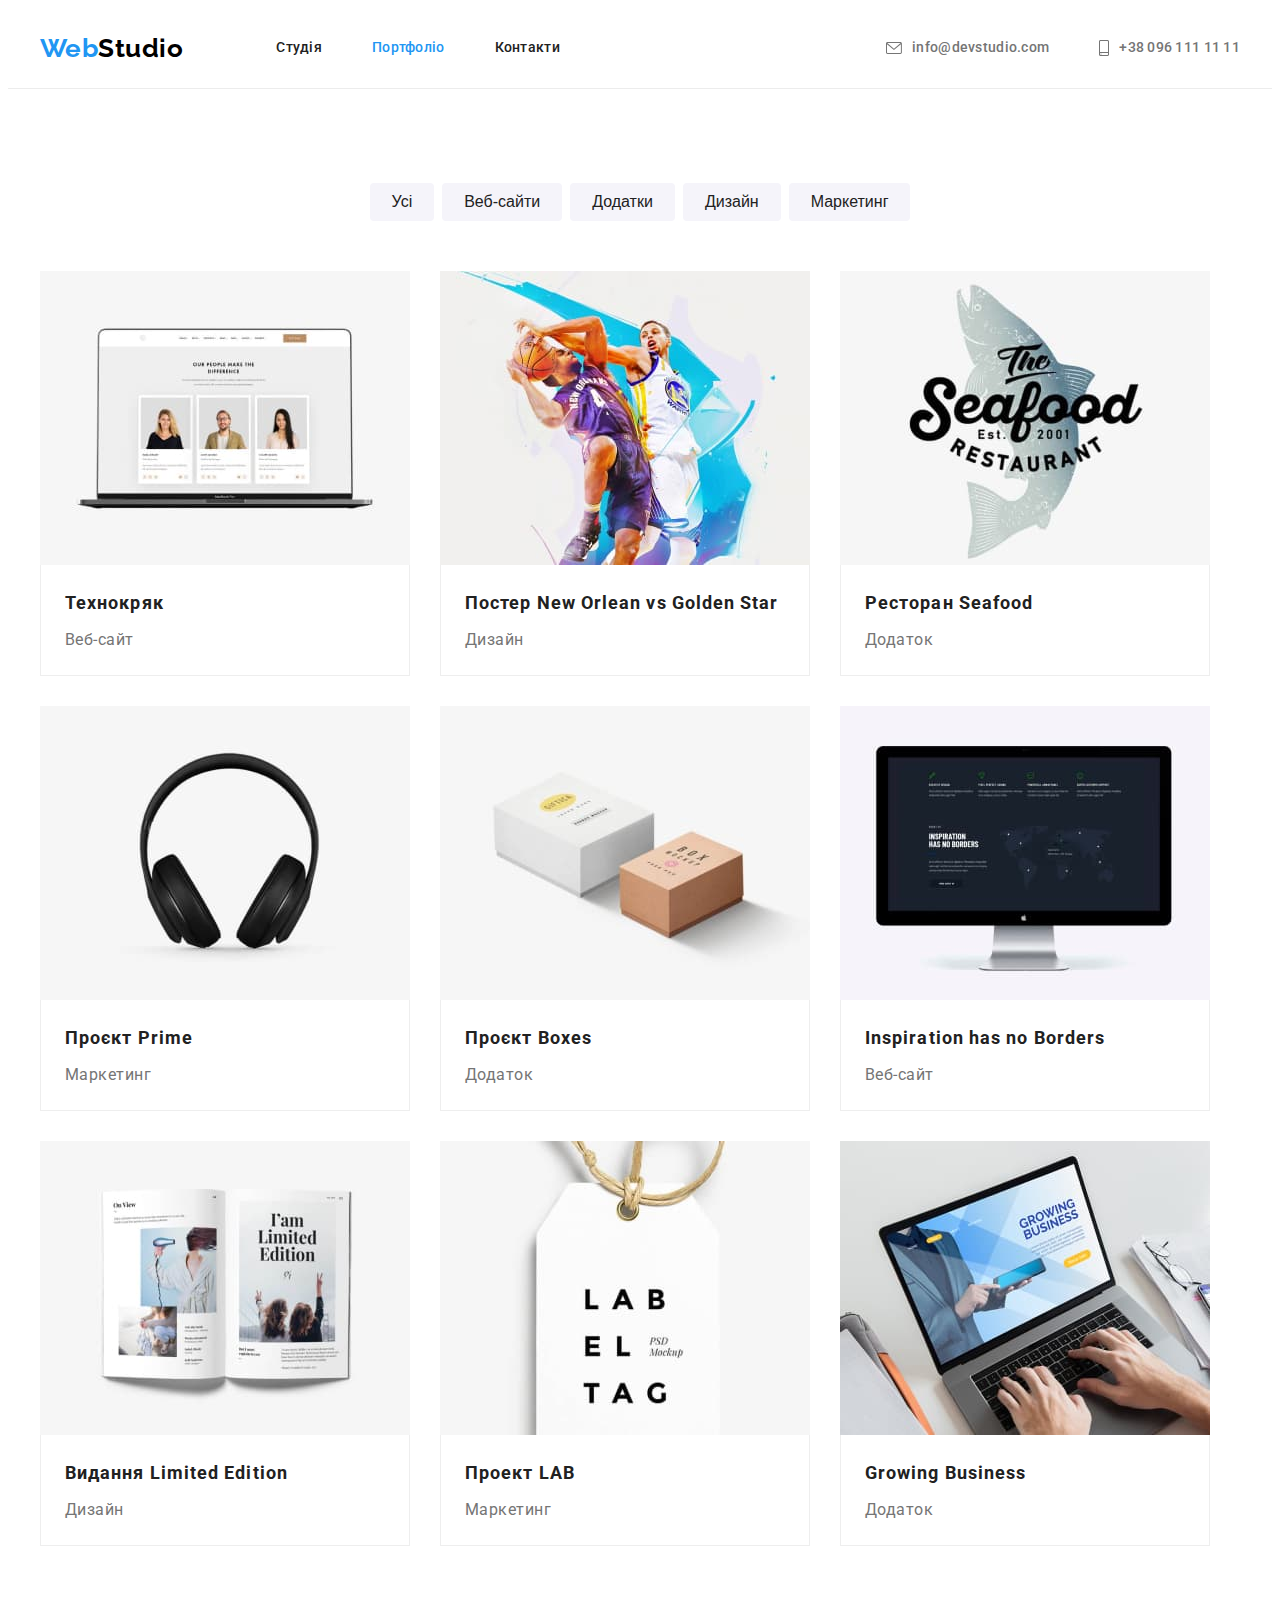
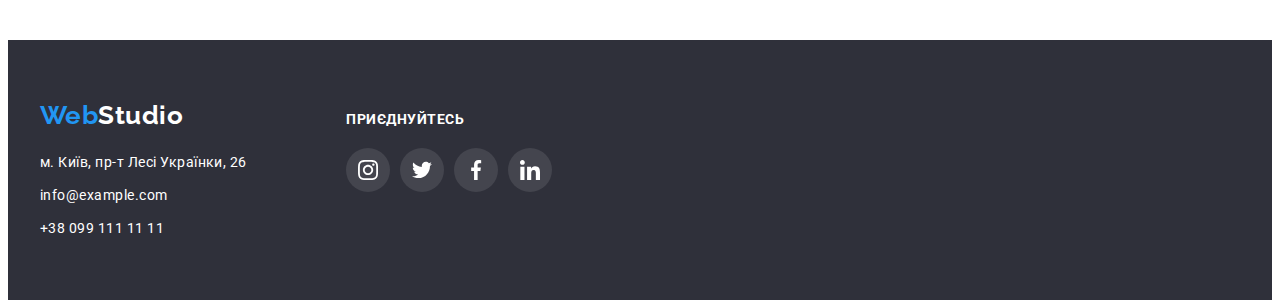
==== portfolio.html @ 8aaf3364 "Initial commit" ====
<!DOCTYPE html>
<html lang="uk">

<head>
    <meta charset="UTF-8">
    <meta http-equiv="X-UA-Compatible" content="IE=edge">
    <meta name="viewport" content="width=device-width, initial-scale=1.0">
    <title>WebStudio</title>
    <link rel="preconnect" href="https://fonts.googleapis.com">
    <link rel="preconnect" href="https://fonts.gstatic.com" crossorigin>
    <link
        href="https://fonts.googleapis.com/css2?family=Raleway:wght@700&family=Roboto:wght@400;500;700;900&display=swap"
        rel="stylesheet">
    <link rel="stylesheet" href="https://cdnjs.cloudflare.com/ajax/libs/modern-normalize/1.1.0/modern-normalize.min.css"
        integrity="sha512-wpPYUAdjBVSE4KJnH1VR1HeZfpl1ub8YT/NKx4PuQ5NmX2tKuGu6U/JRp5y+Y8XG2tV+wKQpNHVUX03MfMFn9Q=="
        crossorigin="anonymous" referrerpolicy="no-referrer" />
    <link rel="stylesheet" href="./css/styles.css">
</head>

<body>
    <header class="bonner">
        <div class="container">
            <nav class="bonner-nav">
                <a lang="en" href="./index.html" class="logo-link list"><span class="logo">Web</span>Studio</a>

                <ul class="list gap">
                    <li class="item">
                        <a href="./index.html" class="gap-link link">Студія</a>
                    </li>
                    <li class="item">
                        <a href="./portfolio.html" class="gap-link link current">Портфоліо</a>
                    </li>
                    <li class="item">
                        <a href="" class="gap-link link">Контакти</a>
                    </li>
                </ul>
            </nav>

            <ul class="bonner-list list">
                <li class="item">
                    <a class="bonner-link link" href="mailto:info@devstudio.com">
                        <svg class="bonner-icon" width="16" height="12">
                            <use href="./images/icons.svg#icon-envelope"></use>
                        </svg>
                        info@devstudio.com
                    </a>
                </li>
                <li class="item">
                    <a class="bonner-link link" href="tel:+380961111111">
                        <svg class="bonner-icon" width="10" height="16">
                            <use href="./images/icons.svg#icon-smartphone"></use>
                        </svg>
                        +38 096 111 11 11
                    </a>
                </li>
            </ul>
        </div>
    </header>
        <main>
        <section class="blosc">
            <div class="container">
                <h1 class="title visually-hidden">Портфоліо</h1>
                <ul class="list blosc-list">
                    <li class="blosc-item">
                        <button type="button" class="blosc-btn">Усі</button>
                    </li>
                    <li class="blosc-item">
                        <button type="button" class="blosc-btn">Веб-сайти</button>
                    </li>
                    <li class="blosc-item">
                        <button type="button" class="blosc-btn">Додатки</button>
                    </li>
                    <li class="blosc-item">
                        <button type="button" class="blosc-btn">Дизайн</button>
                    </li>
                    <li class="blosc-item">
                        <button type="button" class="blosc-btn">Маркетинг</button>
                    </li>
                </ul>
                    <ul class="aside-list list">
                        <li class="aside-item">
                            <a href="" class="blosc-link link">
                                <img src="./images/techno.jpg" alt="Ноутбук з зображенням людей" width="370" height="294">
                                <div class="blosc-descr">
                                    <h2 class="blosc-title">Технокряк</h2>
                                    <p class="blosc-text">Веб-сайт</p>
                                </div>
                            </a>
                        </li>
                        <li class="aside-item">
                            <a href="#" class="blosc-link link">
                                <img src="./images/neworlean.jpg" alt="Баскетболісти" width="370" height="294">
                                <div class="blosc-descr">
                                    <h2 class="blosc-title">Постер New Orlean vs Golden Star</h2>
                                    <p class="blosc-text">Дизайн</p>
                                </div>
                            </a>
                        </li>
                        <li class="aside-item">
                            <a href="#" class="blosc-link link">
                                <img src="./images/seafood.jpg" alt="Риба з текстом" width="370" height="294">
                                <div class="blosc-descr">
                                    <h2 class="blosc-title">Ресторан Seafood</h2>
                                    <p class="blosc-text">Додаток</p>
                                </div>
                            </a>
                        </li>
                        <li class="aside-item">
                            <a href="#" class="blosc-link link">
                                <img src="./images/prime.jpg" alt="Навушники" width="370" height="294">
                                <div class="blosc-descr">
                                    <h2 class="blosc-title">Проєкт Prime</h2>
                                    <p class="blosc-text">Маркетинг</p>
                                </div>
                            </a>
                        </li>
                        <li class="aside-item">
                            <a href="#" class="blosc-link link">
                                <img src="./images/boxes.jpg" alt="Коробки" width="370" height="294">
                                <div class="blosc-descr">
                                    <h2 class="blosc-title">Проєкт Boxes</h2>
                                    <p class="blosc-text">Додаток</p>
                                </div>
                            </a>
                        </li>
                        <li class="aside-item">
                            <a href="#" class="blosc-link link">
                                <img src="./images/inspiration.jpg" alt="Монітор" width="370" height="294">
                                    <div class="blosc-descr">
                                    <h2 class="blosc-title">Inspiration has no Borders</h2>
                                <p class="blosc-text">Веб-сайт</p>
                                </div>
                            </a>
                        </li>
                        <li class="aside-item">
                            <a href="#" class="blosc-link link">
                                <img src="./images/limitededition.jpg" alt="Книга" width="370" height="294">
                                <div class="blosc-descr">
                                    <h2 class="blosc-title">Видання Limited Edition</h2>
                                    <p class="blosc-text">Дизайн</p>
                                </div>
                            </a>
                        </li>
                        <li class="aside-item">
                            <a href="#" class="blosc-link link">
                                <img src="./images/lab.jpg" alt="Бірка" width="370" height="294">
                                <div class="blosc-descr">
                                    <h2 class="blosc-title">Проект LAB</h2>
                                    <p class="blosc-text">Маркетинг</p>
                                </div>
                            </a>
                        </li>
                        <li class="aside-item">
                            <a href="#" class="blosc-link link">
                                <img src="./images/growingbusiness.jpg" alt="Людина працює за ноутбуком" width="370" height="294">
                                    <div class="blosc-descr">
                                    <h2 class="blosc-title">Growing Business</h2>
                                <p class="blosc-text">Додаток</p>
                                </div>
                            </a>
                        </li>
                    </ul>
            </div>
        </section>
    </main>
<footer class="footer">
    <div class="container list">
        <div class="footer-adress">
            <a lang="en" href="./index.html" class="logo-link basement"><span class="logo">Web</span>Studio</a>
            <address class="box">

                <ul class="list">
                    <li class="adress-item">
                        <a href="https://goo.gl/maps/8fatFaNchkYs84Wi7" target="_blank" rel="noopenner nofollow"
                            class="adress-link link">м. Київ, пр-т Лесі Українки, 26</a>
                    </li>
                    <li class="adress-item">
                        <a href="mailto:info@example.com" class="adress-link link">info@example.com</a>
                    </li>
                    <li class="adress-item">
                        <a href="tel:+380991111111" class="adress-link link">+38 099 111 11 11</a>
                    </li>
                </ul>
            </address>
        </div>
        <div class="footer-icon-soc">
            <p class="footer-icon-title">ПРИЄДНУЙТЕСЬ</p>
            <ul class="footer-icon-list list">
                <li class="footer-icon-item item">
                    <a href="" class="footer-icon-link link">
                        <svg class="footer-icon" width="20" heignt="20">
                            <use href="./images/icons.svg#icon-instagram"></use>
                        </svg>
                    </a>
                </li>
                <li class="footer-icon-item item">
                    <a href="" class="footer-icon-link link">
                        <svg class="footer-icon" width="20" heignt="20">
                            <use href="./images/icons.svg#icon-twitter"></use>
                        </svg>
                    </a>
                </li>
                <li class="footer-icon-item item">
                    <a href="" class="footer-icon-link link">
                        <svg class="footer-icon" width="20" heignt="20">
                            <use href="./images/icons.svg#icon-facebook"></use>
                        </svg>
                    </a>
                </li>
                <li class="footer-icon-item item">
                    <a href="" class="footer-icon-link link">
                        <svg class="footer-icon" width="20" heignt="20">
                            <use href="./images/icons.svg#icon-linkedin"></use>
                        </svg>
                    </a>
                </li>
            </ul>
        </div>
    </div>
</footer>
</body>
</html>
---- css/styles.css ----
:root {
    --primary-text-color:#757575;
    --title-text-color:#212121;
    --accent-color:#2196f3;
    --white-color:#ffffff;
}

p,
h1,
h2,
h3,
h4,
h5,
h6 {
    margin: 0;
}

ul {
    margin: 0;
    padding: 0;
}

img {
    display: block;
    width: 100%;
}

address {
    font-style: normal;
}

body {
    color: var(--primary-text-color);
    font-family: Roboto, sans-serif;
    letter-spacing: 0.03em;
}

a {
    text-decoration: none;
}

.container {
    width: 1200px;
    padding-left: 15px;
    padding-right: 15px;
    margin-left: auto;
    margin-right: auto;
}

.bonner .container,
.bonner-nav,
.bonner-nav .list {
    display: flex;
    align-items: center;
}

.bonner-list {
    display: flex;
    align-items: center;
    margin-left: auto;
    column-gap: 50px;
}

.bonner {
    border-bottom: 1px solid #ECECEC;
}

.logo-link {
    color: #000000;
    font-family: Raleway, cursive;
    font-weight: 700;
    font-size: 26px;
    line-height: 1.19;
    margin-right: 93px;
}

.logo {
    color: var(--accent-color);
    font-family: Raleway, cursive;
    font-weight: 700;
    font-size: 26px;
    line-height: 1.19;  
}
.bonner-nav .link {
    color: var(--title-text-color);
    font-weight: 500;
    font-size: 14px;
    line-height: 1.14;
    letter-spacing: 0.02em;
}


.bonner .gap {
    column-gap: 50px;
}

.gap .item .link {
    display: block;
    padding-top: 32px;
    padding-bottom: 32px;
}

.gap-link:hover,
.gap-link:focus {
    color: var(--accent-color);
}

.bonner-link {
    color: var(--primary-text-color);
    font-weight: 500;
    font-size: 14px;
    line-height: 1.14;
    letter-spacing: 0.02em;
    display: flex;
    align-items: center;
}

.bonner-link:hover,
.bonner-link:focus {
    color: var(--accent-color);
}

.bonner-icon {
    fill: currentColor;
    margin-right: 10px;
}

.primary {
    background-image: linear-gradient(
        to right,
        rgba(47, 48, 58, 0.4),
        rgba(47, 48, 58, 0.4)
        ),
        url(../images/hero.jpg);
    background-color: #2F303A;
    background-position: center;
    background-repeat: no-repeat;
    background-size: cover;
    height: 600px;
    max-width: 1600px;
    margin-left: auto;
    margin-right: auto;
    padding: 200px 0;
}

.primary .title {
    color: var(--white-color);
    font-weight: 900;
    font-size: 44px;
    line-height: 1.36;
    text-align: center;
    letter-spacing: 0.06em;
    text-transform: uppercase;
    margin: 0 auto 30px;
    max-width: 696px;
}

.primary .btn {
    background-color: var(--accent-color);
    color: var(--white-color);
    font-weight: 700;
    font-size: 16px;
    line-height: 1.88;
    align-items: center;
    text-align: center;
    letter-spacing: 0.06em;
    display: block;
    margin-left: auto;
    margin-right: auto;
    border-radius: 4px;
    padding: 10px 32px;
    border: transparent;
}

.primary .btn:hover,
.primary .btn:focus {
    background-color: #188CE8; 
}

.feature {
    padding-top: 94px;
    padding-bottom: 94px;
    
}
.feature .container .list{
    display: flex;
    gap: 30px;

}

.feature .container  .item {
width: 270px;

}

.item-before::before {
    border-radius: 4px;
    margin-bottom: 30px;
    display: block;
    content: "";
    height: 120px;
    background-color: #F5F4FA;
    background-repeat: no-repeat;
    background-position: center;

    
}

.item-before:nth-child(1)::before {
background-image: url(../images/antenna.svg);
}

.item-before:nth-child(2)::before {
background-image: url(../images/clock.svg);
}

.item-before:nth-child(3)::before {
    background-image: url(../images/diagram.svg);
}

.item-before:nth-child(4)::before {
    background-image: url(../images/astronaut.svg);
}
.feature .title {
    color: var(--title-text-color);
    font-weight: 700;
    font-size: 14px;
    line-height: 1.14;
    text-transform: uppercase;
    margin-bottom: 10px;
}

.feature .text {
    font-size: 14px;
    line-height: 1.71;
}

.team .title,
.blosc .title,
.work .title,
.clients .title {
    color: var(--title-text-color);
    font-weight: 700;
    font-size: 36px;
    line-height: 1.17;
    text-align: center;
    margin-bottom: 50px;
}

.work {
    padding-bottom: 94px;
}
.work .item {
    width: calc((100%-60px)/3);
}

.work .container .list {
    display: flex;
    column-gap: 30px;
}
/* -------------------TEAM----------------------- */
.team {
    background-color: #F5F4FA;
    padding-top: 94px;
    padding-bottom: 94px;
}

.team-item {
    width: 270px;
    background-color: var(--white-color);
    box-shadow: 0px 1px 3px rgba(0, 0, 0, 0.12), 0px 1px 1px rgba(0, 0, 0, 0.14), 0px 2px 1px rgba(0, 0, 0, 0.2);
    border-radius: 0px 0px 4px 4px;
}

.team-list {
    display: flex;
    column-gap: 30px;
}
.team .subtitle {
    color: var(--title-text-color);
    font-weight: 500;
    font-size: 16px;
    line-height: 1.18;
    margin-bottom: 10px;
}

.team .text {
    font-size: 16px;
    line-height: 1.18;
    margin-bottom: 16px;
}
.team-soc {
    display: flex;
    justify-content: center;
    gap: 10px;
}


.link-soc {
width: 44px;
height: 44px;
border-radius: 50%;
display: flex;
align-items: center;
justify-content: center;
color: #AFB1B8;

}

.link-soc:hover,
.link-soc:focus {
    background-color: var(--accent-color);
    color: var(--white-color);
}

.icon-soc {
    fill: currentColor;
}

.container-wrap {
    padding-top: 30px;
    padding-bottom: 30px;
    text-align: center;
}


/* ------------------CLIENTS------------------- */
.clients {
padding-top: 94px;
padding-bottom: 94px;
}

.clients-list {
    display: flex;
    margin-top: 50px;
    gap: 30px;
}

.clients-item {
    width: 170px;
    height: 92px;

}

.clients-link {
    display: flex;
    justify-content: center;
    align-items: center;
    width: 100%;
    height: 100%;
    border-radius: 4px;
    border: 1px solid #AFB1B8;
    color: #AFB1B8;
}
.clients-item:hover .clients-link,
.clients-link:focus {
    border-color: var(--accent-color);
    color: var(--accent-color);
}

.clients-icon {
    fill: currentColor;
}

/* -----------------PORTFOLIO--------------- */

.blosc {
    padding-top: 94px;
    padding-bottom: 94px;
}

.blosc-list {
    display: flex;
    justify-content: center;
    column-gap: 8px;
    margin-bottom: 50px;

}

.blosc-btn {
    background-color: #F5F4FA;
    color: var(--title-text-color);
    font-weight: 500;
    font-size: 16px;
    line-height: 1.62;
    border-radius: 4px;
    border: transparent;
    padding: 6px 22px;
    cursor: pointer;
}

.blosc-btn:hover,
.blosc-btn:focus {
    background-color: var(--accent-color);
    color: var(--white-color);
    cursor: pointer;
    box-shadow: 0px 3px 1px rgba(0, 0, 0, 0.1), 0px 1px 2px rgba(0, 0, 0, 0.08), 0px 2px 2px rgba(0, 0, 0, 0.12);

}

.aside-list {
    display: flex;
    flex-wrap: wrap;
    gap: 30px;
}

.aside-item {
    width: 370px;
}

.blosc-link {
    display: block;

}

.blosc-link:hover,
.blosc-link:focus {
    box-shadow: 0px 1px 1px rgba(0, 0, 0, 0.12), 0px 4px 4px rgba(0, 0, 0, 0.06), 1px 4px 6px rgba(0, 0, 0, 0.16);
}
.blosc-descr {
    padding: 20px 24px;
    border: 1px solid #EEEEEE;
    border-top: none;
}

.blosc-title {
    color: var(--title-text-color);
    font-weight: 700;
    font-size: 18px;
    line-height: 2;
    letter-spacing: 0.06em;
    margin-bottom: 4px;
}

.blosc-text {
    color: var(--primary-text-color);
    font-size: 16px;
    line-height: 1.88;
}




/* 
.link:hover,
.link:focus {
    color: var(--accent-color);
} */


.list {
    list-style: none;
}

.link.current {
    color: var(--accent-color);
}

.visually-hidden {
    position: absolute;
    white-space: nowrap;
    width: 1px;
    height: 1px;
    overflow: hidden;
    border: 0;
    padding: 0;
    clip: rect(0 0 0 0);
    clip-path: inset(50%);
    margin: -1px;
}

/* ----------------FOOTER---------------------- */


.footer {
    background-color: #2F303A;
    padding-top: 60px;
    padding-bottom: 60px;
}

.footer .container {
    display: flex;
    align-items: baseline;
}

.footer-adress {
    margin-right: 70px;
}

.adress-item:not(:last-child) {
    margin-bottom: 9px;
}

.adress-link:hover,
.adress-link:focus {
    color: var(--accent-color);
}
.adress-link {
    font-size: 14px;
    line-height: 1.7;
    color: var(--white-color);
}


.footer-icon-title {
    color: var(--white-color);
    font-weight: 700;
    font-size: 14px;
    line-height: 1.14;
    text-transform: uppercase;
    margin-bottom: 20px;
}

.footer-icon-list {
    display: flex;
    gap: 10px;

}

.footer-icon-item {
    width: 44px;
    height: 44px;
}

.footer-icon-link {
    display: flex;
    justify-content: center;
    align-items: center;
    width: 100%;
    height: 100%;
    background-color: rgba(255, 255, 255, 0.1);
    border-radius: 50%;
    fill: var(--white-color);

}

.footer-icon-link:hover,
.footer-icon-link:focus {
    background-color: var(--accent-color);
}

.basement {
    color: var(--white-color);
    font-family: Raleway, sans-serif;
    font-weight: 700;
    font-size: 26px;
    line-height: 1.19;
    display: block;
    margin-bottom: 20px;
}


.box {
    color: var(--white-color);
    font-weight: 400;
    font-size: 14px;
    line-height: 1.7;
}



.box .li {
    color: rgba(255, 255, 255, 0.6);
    font-weight: 400;
    font-size: 14px;
    line-height: 1.7;
    display: block;
}


.item-box {
    margin-top: 9px;
}
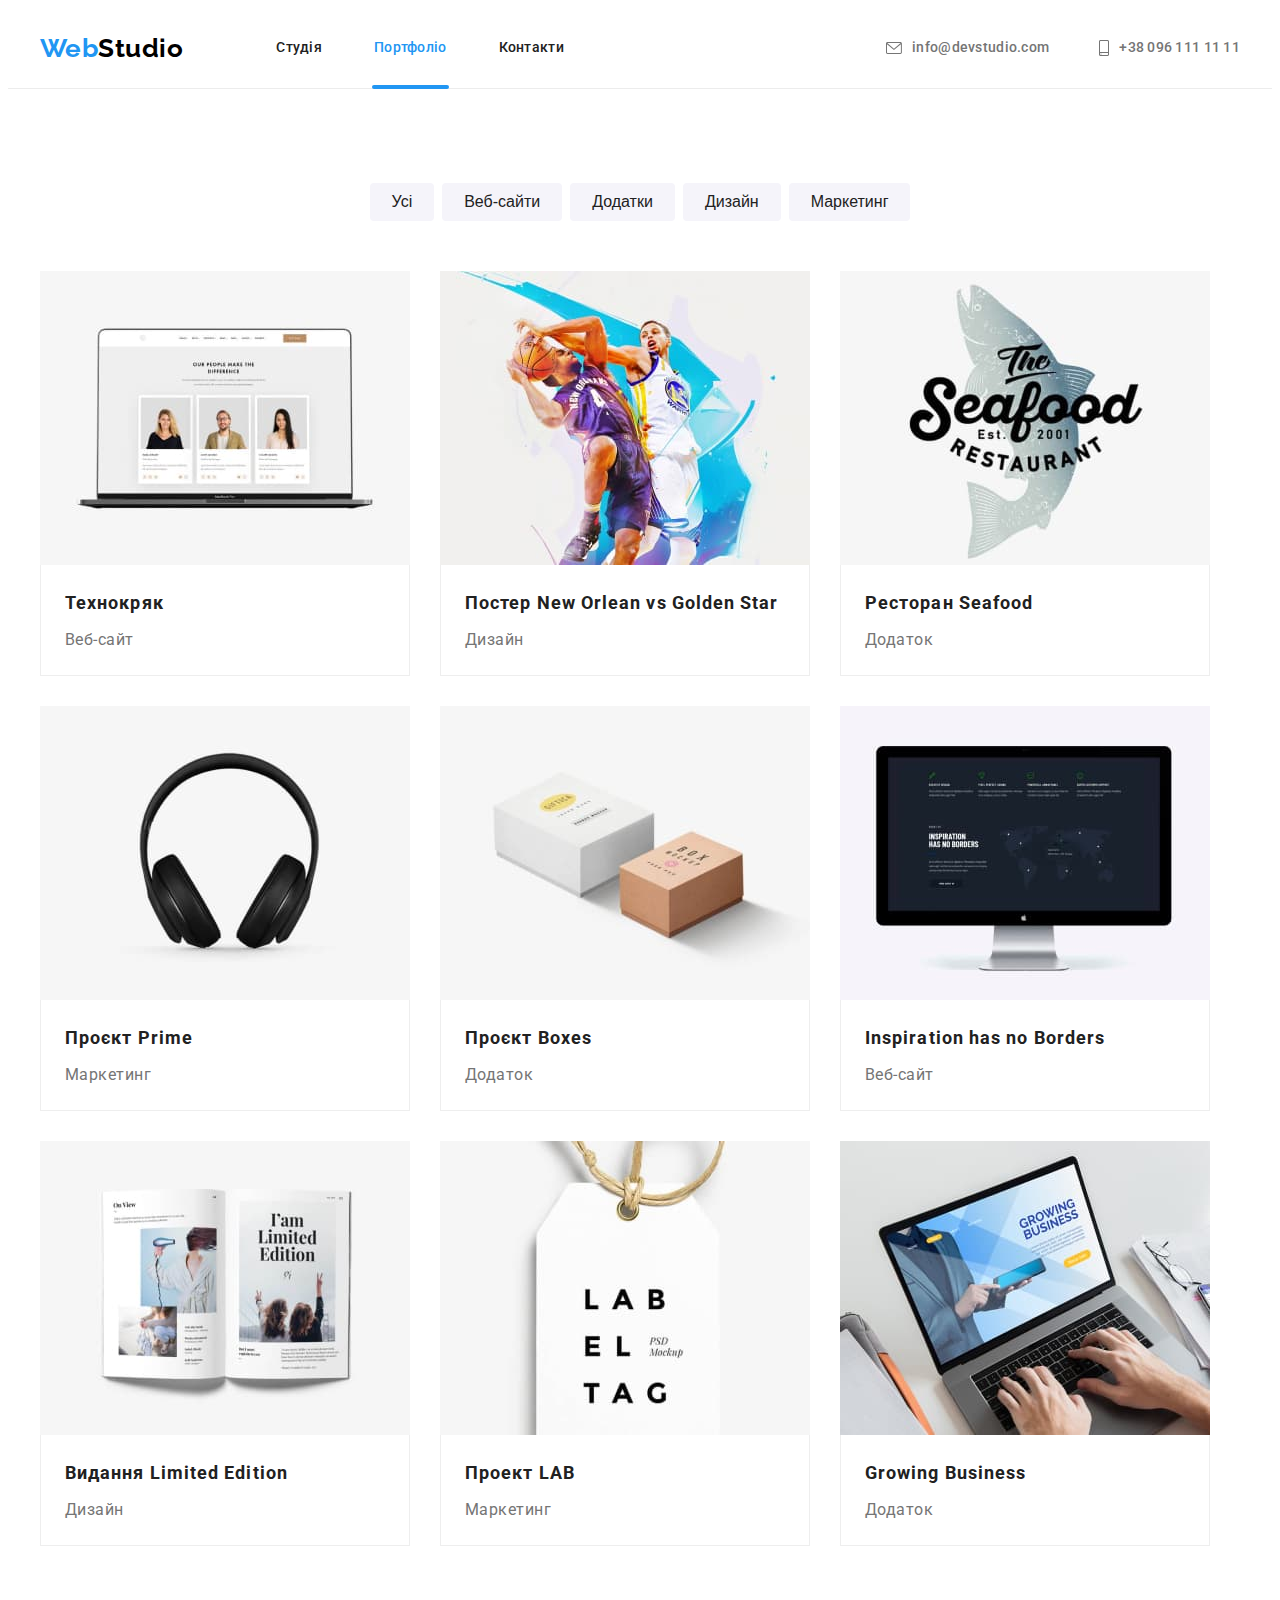
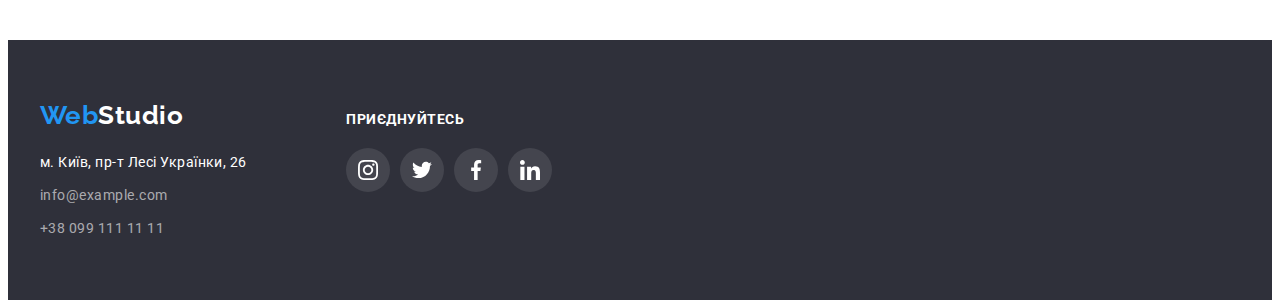
==== commit 53833c0e: "HW" ====
--- a/portfolio.html
+++ b/portfolio.html
@@ -80,7 +80,15 @@
                     <ul class="aside-list list">
                         <li class="aside-item">
                             <a href="" class="blosc-link link">
-                                <img src="./images/techno.jpg" alt="Ноутбук з зображенням людей" width="370" height="294">
+                                <div class="blosc-img">
+                                    <img src="./images/techno.jpg" alt="Ноутбук з зображенням людей" width="370" height="294">
+                                    <p class="blosc-hover-text">Ресурс пропонує комплексні<br>
+                                        пропозиції з різним рівнем<br>
+                                        функціоналу та сервісів. Все це<br>
+                                        дозволить відвідувачу отримати<br>
+                                        вичерпні відомості про компанію<br>
+                                        чи приватну особу.</p>
+                                </div>
                                 <div class="blosc-descr">
                                     <h2 class="blosc-title">Технокряк</h2>
                                     <p class="blosc-text">Веб-сайт</p>
@@ -89,7 +97,15 @@
                         </li>
                         <li class="aside-item">
                             <a href="#" class="blosc-link link">
-                                <img src="./images/neworlean.jpg" alt="Баскетболісти" width="370" height="294">
+                                <div class="blosc-img">
+                                    <img src="./images/neworlean.jpg" alt="Баскетболісти" width="370" height="294">
+                                    <p class="blosc-hover-text">Ресурс пропонує комплексні<br>
+                                        пропозиції з різним рівнем<br>
+                                        функціоналу та сервісів. Все це<br>
+                                        дозволить відвідувачу отримати<br>
+                                        вичерпні відомості про компанію<br>
+                                        чи приватну особу.</p>
+                                </div>
                                 <div class="blosc-descr">
                                     <h2 class="blosc-title">Постер New Orlean vs Golden Star</h2>
                                     <p class="blosc-text">Дизайн</p>
@@ -98,7 +114,15 @@
                         </li>
                         <li class="aside-item">
                             <a href="#" class="blosc-link link">
-                                <img src="./images/seafood.jpg" alt="Риба з текстом" width="370" height="294">
+                                <div class="blosc-img">
+                                    <img src="./images/seafood.jpg" alt="Риба з текстом" width="370" height="294">
+                                    <p class="blosc-hover-text">Ресурс пропонує комплексні<br>
+                                    пропозиції з різним рівнем<br>
+                                    функціоналу та сервісів. Все це<br>
+                                    дозволить відвідувачу отримати<br>
+                                    вичерпні відомості про компанію<br>
+                                    чи приватну особу.</p>
+                                </div>
                                 <div class="blosc-descr">
                                     <h2 class="blosc-title">Ресторан Seafood</h2>
                                     <p class="blosc-text">Додаток</p>
@@ -107,7 +131,15 @@
                         </li>
                         <li class="aside-item">
                             <a href="#" class="blosc-link link">
-                                <img src="./images/prime.jpg" alt="Навушники" width="370" height="294">
+                                <div class="blosc-img">
+                                    <img src="./images/prime.jpg" alt="Навушники" width="370" height="294">
+                                    <p class="blosc-hover-text">Ресурс пропонує комплексні<br>
+                                        пропозиції з різним рівнем<br>
+                                        функціоналу та сервісів. Все це<br>
+                                        дозволить відвідувачу отримати<br>
+                                        вичерпні відомості про компанію<br>
+                                        чи приватну особу.</p>
+                                </div>    
                                 <div class="blosc-descr">
                                     <h2 class="blosc-title">Проєкт Prime</h2>
                                     <p class="blosc-text">Маркетинг</p>
@@ -116,7 +148,15 @@
                         </li>
                         <li class="aside-item">
                             <a href="#" class="blosc-link link">
-                                <img src="./images/boxes.jpg" alt="Коробки" width="370" height="294">
+                                <div class="blosc-img">
+                                    <img src="./images/boxes.jpg" alt="Коробки" width="370" height="294">
+                                    <p class="blosc-hover-text">Ресурс пропонує комплексні<br>
+                                        пропозиції з різним рівнем<br>
+                                        функціоналу та сервісів. Все це<br>
+                                        дозволить відвідувачу отримати<br>
+                                        вичерпні відомості про компанію<br>
+                                        чи приватну особу.</p>
+                                </div>
                                 <div class="blosc-descr">
                                     <h2 class="blosc-title">Проєкт Boxes</h2>
                                     <p class="blosc-text">Додаток</p>
@@ -125,16 +165,32 @@
                         </li>
                         <li class="aside-item">
                             <a href="#" class="blosc-link link">
-                                <img src="./images/inspiration.jpg" alt="Монітор" width="370" height="294">
-                                    <div class="blosc-descr">
+                                <div class="blosc-img">
+                                    <img src="./images/inspiration.jpg" alt="Монітор" width="370" height="294">
+                                    <p class="blosc-hover-text">Ресурс пропонує комплексні<br>
+                                        пропозиції з різним рівнем<br>
+                                        функціоналу та сервісів. Все це<br>
+                                        дозволить відвідувачу отримати<br>
+                                        вичерпні відомості про компанію<br>
+                                        чи приватну особу.</p>
+                                </div>
+                                <div class="blosc-descr">
                                     <h2 class="blosc-title">Inspiration has no Borders</h2>
-                                <p class="blosc-text">Веб-сайт</p>
-                                </div>
-                            </a>
-                        </li>
-                        <li class="aside-item">
-                            <a href="#" class="blosc-link link">
-                                <img src="./images/limitededition.jpg" alt="Книга" width="370" height="294">
+                                    <p class="blosc-text">Веб-сайт</p>
+                                </div>
+                            </a>
+                        </li>
+                        <li class="aside-item">
+                            <a href="#" class="blosc-link link">
+                                <div class="blosc-img">
+                                    <img src="./images/limitededition.jpg" alt="Книга" width="370" height="294">
+                                    <p class="blosc-hover-text">Ресурс пропонує комплексні<br>
+                                        пропозиції з різним рівнем<br>
+                                        функціоналу та сервісів. Все це<br>
+                                        дозволить відвідувачу отримати<br>
+                                        вичерпні відомості про компанію<br>
+                                        чи приватну особу.</p>
+                                </div>
                                 <div class="blosc-descr">
                                     <h2 class="blosc-title">Видання Limited Edition</h2>
                                     <p class="blosc-text">Дизайн</p>
@@ -143,7 +199,15 @@
                         </li>
                         <li class="aside-item">
                             <a href="#" class="blosc-link link">
-                                <img src="./images/lab.jpg" alt="Бірка" width="370" height="294">
+                                <div class="blosc-img">
+                                    <img src="./images/lab.jpg" alt="Бірка" width="370" height="294">
+                                    <p class="blosc-hover-text">Ресурс пропонує комплексні<br>
+                                        пропозиції з різним рівнем<br>
+                                        функціоналу та сервісів. Все це<br>
+                                        дозволить відвідувачу отримати<br>
+                                        вичерпні відомості про компанію<br>
+                                        чи приватну особу.</p>
+                                </div>
                                 <div class="blosc-descr">
                                     <h2 class="blosc-title">Проект LAB</h2>
                                     <p class="blosc-text">Маркетинг</p>
@@ -152,10 +216,18 @@
                         </li>
                         <li class="aside-item">
                             <a href="#" class="blosc-link link">
-                                <img src="./images/growingbusiness.jpg" alt="Людина працює за ноутбуком" width="370" height="294">
-                                    <div class="blosc-descr">
+                                <div class="blosc-img">
+                                    <img src="./images/growingbusiness.jpg" alt="Людина працює за ноутбуком" width="370" height="294">
+                                    <p class="blosc-hover-text">Ресурс пропонує комплексні<br>
+                                        пропозиції з різним рівнем<br>
+                                        функціоналу та сервісів. Все це<br>
+                                        дозволить відвідувачу отримати<br>
+                                        вичерпні відомості про компанію<br>
+                                        чи приватну особу.</p>
+                                </div>   
+                                <div class="blosc-descr">
                                     <h2 class="blosc-title">Growing Business</h2>
-                                <p class="blosc-text">Додаток</p>
+                                    <p class="blosc-text">Додаток</p>
                                 </div>
                             </a>
                         </li>
@@ -175,10 +247,10 @@
                             class="adress-link link">м. Київ, пр-т Лесі Українки, 26</a>
                     </li>
                     <li class="adress-item">
-                        <a href="mailto:info@example.com" class="adress-link link">info@example.com</a>
+                        <a href="mailto:info@example.com" class="adress-link link color">info@example.com</a>
                     </li>
                     <li class="adress-item">
-                        <a href="tel:+380991111111" class="adress-link link">+38 099 111 11 11</a>
+                        <a href="tel:+380991111111" class="adress-link link color">+38 099 111 11 11</a>
                     </li>
                 </ul>
             </address>
--- a/css/styles.css
+++ b/css/styles.css
@@ -89,6 +89,27 @@
     letter-spacing: 0.02em;
 }
 
+.link.current {
+    color: var(--accent-color);
+}
+
+.current {
+    color: var(--accent-color);
+    padding-left: 2px;
+    padding-right: 2px;
+    position: relative;
+}
+
+.link.current::after {
+    content: "";
+    width: 100%;
+    height: 4px;
+    background-color: var(--accent-color);
+    border-radius: 2px;
+    position: absolute;
+    bottom: -1px;
+    right: 0;
+}
 
 .bonner .gap {
     column-gap: 50px;
@@ -170,6 +191,7 @@
     border-radius: 4px;
     padding: 10px 32px;
     border: transparent;
+    cursor: pointer;
 }
 
 .primary .btn:hover,
@@ -258,6 +280,27 @@
     display: flex;
     column-gap: 30px;
 }
+
+.work-container {
+    position: relative;
+}
+
+.work-text {
+    position: absolute;
+    width: 100%;
+    bottom: 0;
+    right: 0;
+    
+    padding: 28px;
+    color: var(--white-color);
+    background-color: rgba(47, 48, 58, 0.8);
+    font-weight: 700;
+    font-size: 14px;
+    line-height: 1.14;
+    text-align: center;
+    text-transform: uppercase;
+
+}
 /* -------------------TEAM----------------------- */
 .team {
     background-color: #F5F4FA;
@@ -332,7 +375,6 @@
 
 .clients-list {
     display: flex;
-    margin-top: 50px;
     gap: 30px;
 }
 
@@ -408,11 +450,38 @@
     width: 370px;
 }
 
+.blosc-link:hover .blosc-hover-text {
+    transform: translateY(0);
+}
+
 .blosc-link {
     display: block;
 
 }
 
+.blosc-img {
+    position: relative;
+    overflow: hidden;
+    
+}
+
+.blosc-hover-text {
+    position: absolute;
+    top: 0;
+    left: 0;
+    width: 100%;
+    height: 100%;
+    font-weight: 400;
+    font-size: 18px;
+    line-height: 1.56;
+    letter-spacing: 0.03em;
+    padding: 63px 24px;
+    color: var(--white-color);
+    background-color: rgba(33, 150, 243, 0.9);
+    transform: translateY(100%);
+    transition: transform 250ms cubic-bezier(0.4, 0, 0.2, 1);
+
+}
 .blosc-link:hover,
 .blosc-link:focus {
     box-shadow: 0px 1px 1px rgba(0, 0, 0, 0.12), 0px 4px 4px rgba(0, 0, 0, 0.06), 1px 4px 6px rgba(0, 0, 0, 0.16);
@@ -439,22 +508,10 @@
 }
 
 
-
-
-/* 
-.link:hover,
-.link:focus {
-    color: var(--accent-color);
-} */
-
-
 .list {
     list-style: none;
 }
 
-.link.current {
-    color: var(--accent-color);
-}
 
 .visually-hidden {
     position: absolute;
@@ -500,7 +557,9 @@
     line-height: 1.7;
     color: var(--white-color);
 }
-
+.color {
+    color: rgba(255, 255, 255, 0.6);
+}
 
 .footer-icon-title {
     color: var(--white-color);
@@ -570,4 +629,63 @@
 
 .item-box {
     margin-top: 9px;
+}
+
+/* ----------WINDOW---------------- */
+
+.backdrop {
+    position: fixed;
+    top: 0;
+    left: 0;
+    width: 100%;
+    height: 100%;
+    background-color: rgba(0, 0, 0, 0.2);
+    transition: visibility 250ms,  opacity 250ms cubic-bezier(0.4, 0, 0.2, 1);
+    
+}
+
+.is-hidden {
+    opacity: 0;
+    visibility: hidden;
+    pointer-events: none;
+}
+
+.modal {
+    position: absolute;
+    background-color: var(--white-color);
+    top: 50%;
+    left: 50%;
+    min-height: 581px;
+    min-width: 528px;
+    box-shadow: 0px 1px 3px rgba(0, 0, 0, 0.12), 0px 1px 1px rgba(0, 0, 0, 0.14), 0px 2px 1px rgba(0, 0, 0, 0.2);
+    border-radius: 4px;
+    transform: translate(-50%, -50%) scale(1);
+    transition: transform 250ms linear;
+   
+
+}
+
+.backdrop.is-hidden .modal {
+    transform: translate(50%, 50%) scale(0);
+}
+
+.modal-btn {
+    position: absolute;
+    top: 8px;
+    right: 8px;
+    background-color: var(--white-color);
+    color: var(--title-text-color);
+    border: 1px solid rgba(0, 0, 0, 0.1);
+    width: 30px;
+    height: 30px;
+    border-radius: 50%;
+    color: var(--primary-text-color);
+    cursor: pointer;
+    display: flex;
+    align-items: center;
+}
+
+.modal-icon {
+    display: flex;
+    align-items: center;
 }